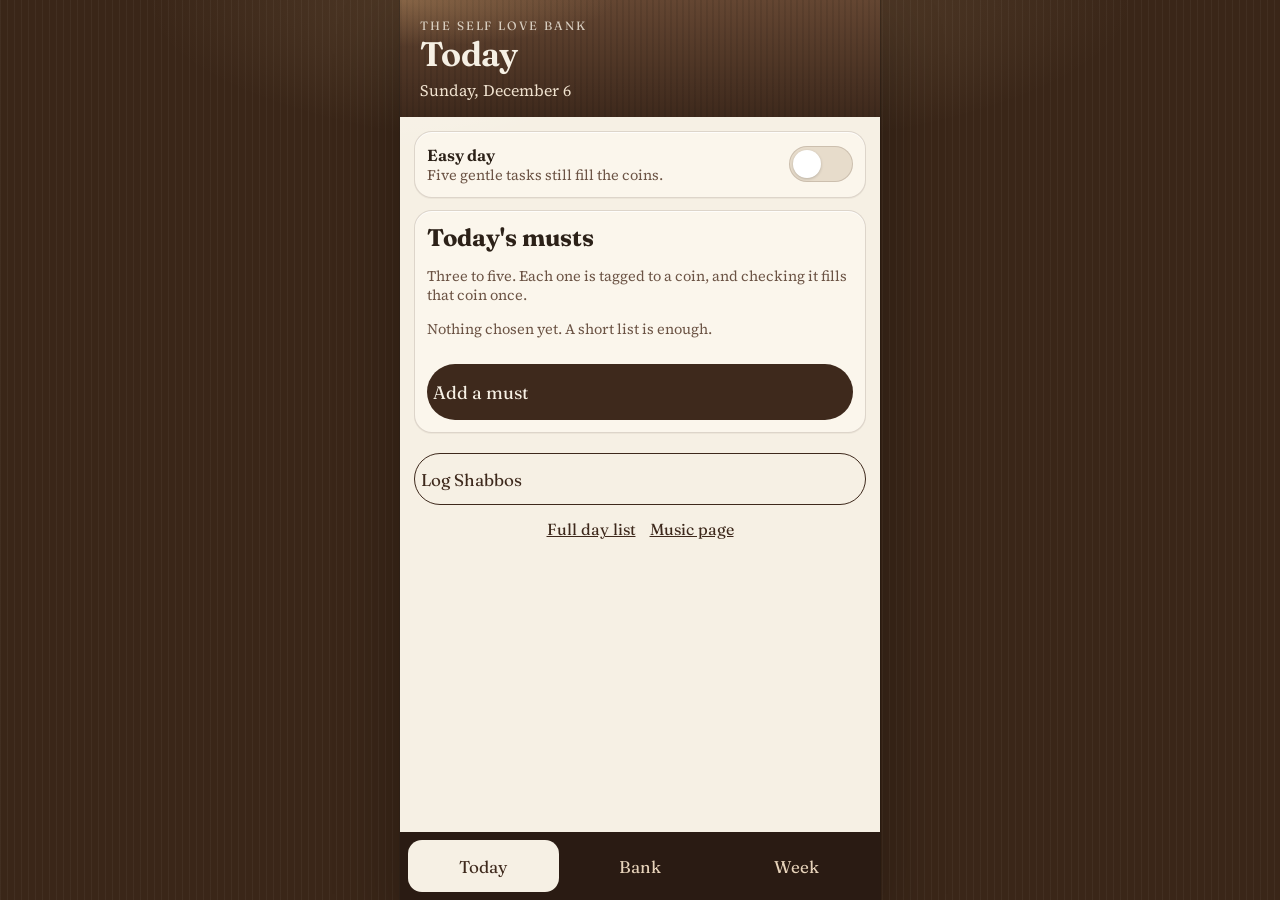
==== bank/index.html @ 836b5fa0 "Add the Self Love Bank beside the RPM day and music page. The phone app logs tasks into nine clay co" ====
<!DOCTYPE html>
<html lang="en">
<head>
<meta charset="utf-8">
<meta name="viewport" content="width=device-width, initial-scale=1, viewport-fit=cover">
<meta name="theme-color" content="#3E291C">
<meta name="apple-mobile-web-app-capable" content="yes">
<meta name="mobile-web-app-capable" content="yes">
<meta name="apple-mobile-web-app-status-bar-style" content="black-translucent">
<meta name="apple-mobile-web-app-title" content="Love Bank">
<title>The Self Love Bank</title>
<link rel="manifest" href="manifest.webmanifest">
<link rel="apple-touch-icon" href="icons/apple-touch-icon.png">
<link rel="icon" href="icons/favicon-32.png">
<link rel="preconnect" href="https://fonts.googleapis.com">
<link rel="preconnect" href="https://fonts.gstatic.com" crossorigin>
<link href="https://fonts.googleapis.com/css2?family=Fraunces:opsz,wght@9..144,520;9..144,640&family=Source+Serif+4:opsz,wght@8..60,460;8..60,600&display=swap" rel="stylesheet">
<link rel="stylesheet" href="app.css">
</head>
<body>
<div class="app">
  <header class="top">
    <p class="brand">The Self Love Bank</p>
    <h1 id="h1">Today</h1>
    <p class="sub" id="sub"></p>
  </header>
  <main id="main"></main>
  <div class="undo" id="undo" hidden></div>
  <nav class="tabs" id="tabs" aria-label="Sections">
    <button type="button" data-tab="today">Today</button>
    <button type="button" data-tab="bank">Bank</button>
    <button type="button" data-tab="week">Week</button>
  </nav>
</div>
<div class="veil" id="veil" hidden></div>
<input id="importFile" type="file" accept="application/json,.json" hidden>
<script src="songbird.js"></script>
<script src="logic.js"></script>
<script src="coins.js"></script>
<script src="browser.js" data-tasks="tasks.json"></script>
<script src="app.js"></script>
</body>
</html>
---- bank/app.css ----
:root {
  --cream: #F6F0E4;
  --cream-2: #EFE3D0;
  --paper: #FBF6EC;
  --ink: #2C2118;
  --ink-soft: #6B5344;
  --walnut: #3E291C;
  --walnut-2: #5C3E2A;
  --clay: #C46B45;
  --clay-deep: #7A3E2C;
  --amber: #C9852E;
  --line: rgba(62, 41, 28, .16);
  --serif: "Fraunces", "Iowan Old Style", Palatino, Georgia, serif;
  --text: "Source Serif 4", "Iowan Old Style", Palatino, Georgia, serif;
}
* { box-sizing: border-box; -webkit-tap-highlight-color: transparent; }
html, body { margin: 0; }
body {
  min-height: 100vh;
  color: var(--ink);
  font-family: var(--text);
  background:
    radial-gradient(900px 280px at 50% 0%, rgba(255, 214, 160, .18), transparent 55%),
    repeating-linear-gradient(90deg, rgba(255,255,255,.04) 0 1px, transparent 1px 7px),
    #3A2618;
}
button, input, textarea, select { font: inherit; color: inherit; }
button { cursor: pointer; }
:focus-visible { outline: 2px solid var(--amber); outline-offset: 2px; }
.app {
  width: min(100%, 480px);
  min-height: 100vh;
  margin: 0 auto;
  background:
    radial-gradient(120% 40% at 0% 0%, rgba(255,255,255,.45), transparent 42%),
    var(--cream);
  box-shadow: 0 0 0 1px rgba(0,0,0,.2), 0 24px 60px rgba(0,0,0,.28);
  display: flex;
  flex-direction: column;
}
.top {
  padding: calc(18px + env(safe-area-inset-top)) 20px 16px;
  color: var(--cream);
  background:
    radial-gradient(90% 80% at 0% 0%, rgba(255, 206, 140, .22), transparent 50%),
    repeating-linear-gradient(90deg, rgba(0,0,0,.08) 0 2px, transparent 2px 6px),
    linear-gradient(180deg, #644632, var(--walnut));
}
.brand {
  margin: 0;
  font-family: var(--serif);
  font-size: 12px;
  letter-spacing: .16em;
  text-transform: uppercase;
  opacity: .8;
}
h1 {
  margin: 4px 0 0;
  font-family: var(--serif);
  font-weight: 640;
  font-size: 34px;
  letter-spacing: -.02em;
  line-height: 1.05;
}
.sub { margin: 6px 0 0; font-size: 16px; color: #F0E2CF; }
main { flex: 1; padding: 14px 14px 18px; }
.tabs {
  position: sticky;
  bottom: 0;
  display: grid;
  grid-template-columns: 1fr 1fr 1fr;
  gap: 6px;
  padding: 8px 8px calc(8px + env(safe-area-inset-bottom));
  background: #2A1B13;
}
.tabs button {
  min-height: 52px;
  border: 0;
  border-radius: 14px;
  background: transparent;
  color: #E7D3BA;
  font-family: var(--serif);
  font-size: 17px;
}
.tabs button[aria-selected="true"] { background: var(--cream); color: var(--walnut); }
.panel {
  background: var(--paper);
  border: 1px solid var(--line);
  border-radius: 18px;
  padding: 12px;
  margin: 0 0 12px;
  box-shadow: inset 0 1px 0 rgba(255,255,255,.8), 0 1px 0 rgba(62,41,28,.05);
}
.switchrow, .rowline { display: flex; align-items: center; gap: 12px; justify-content: space-between; }
.switchrow b, .card h2, .group h3, .tray h2 { font-family: var(--serif); font-weight: 640; }
.switchrow span, .hint, .meta { display: block; color: var(--ink-soft); font-size: 14.5px; line-height: 1.35; }
.switch {
  flex: 0 0 64px;
  width: 64px;
  height: 36px;
  border-radius: 999px;
  border: 1px solid var(--line);
  background: #E7DCCB;
  position: relative;
  padding: 0;
}
.switch i {
  position: absolute;
  top: 3px; left: 3px;
  width: 28px; height: 28px;
  border-radius: 50%;
  background: #fff;
  box-shadow: 0 1px 3px rgba(0,0,0,.2);
  transition: transform .18s ease;
}
.switch.on { background: var(--walnut); }
.switch.on i { transform: translateX(28px); }
.task, .stamp, .ghost, .bonus {
  width: 100%;
  text-align: left;
  border-radius: 16px;
}
.task {
  display: grid;
  grid-template-columns: 1fr auto;
  gap: 4px 10px;
  align-items: center;
  min-height: 60px;
  margin: 8px 0 0;
  padding: 10px 12px;
  border: 1px solid var(--line);
  background: #fffdf8;
}
.task b { font-weight: 600; font-size: 17px; line-height: 1.25; }
.task .pts { font-variant-numeric: tabular-nums; color: var(--clay-deep); font-weight: 600; }
.task.on { background: #F8EBD3; border-color: #E2C48A; }
.task .tag { grid-column: 1; font-size: 13px; color: var(--ink-soft); }
.undo-mini {
  grid-column: 2;
  border: 0;
  background: transparent;
  color: var(--walnut);
  text-decoration: underline;
  text-underline-offset: 3px;
  min-height: 32px;
  padding: 0;
}
.stamp {
  min-height: 56px;
  border: 0;
  background: var(--walnut);
  color: var(--cream);
  font-family: var(--serif);
  font-size: 18px;
  border-radius: 999px;
  margin-top: 10px;
}
.ghost {
  min-height: 52px;
  border: 1px solid var(--walnut);
  background: transparent;
  color: var(--walnut);
  font-family: var(--serif);
  font-size: 17px;
  border-radius: 999px;
  margin-top: 8px;
}
.field { width: 100%; min-height: 48px; margin: 8px 0; padding: 10px 12px; border-radius: 12px; border: 1px solid var(--line); background: #fff; font-size: 16px; }
textarea.field { min-height: 72px; resize: vertical; }
.chips { display: flex; gap: 6px; overflow-x: auto; padding-bottom: 4px; }
.chip {
  flex: 0 0 auto;
  min-height: 44px;
  padding: 8px 12px;
  border-radius: 999px;
  border: 1px solid var(--line);
  background: #fff;
  font-size: 14.5px;
}
.chip.on { background: var(--walnut); color: var(--cream); border-color: var(--walnut); }
.grid { display: grid; grid-template-columns: repeat(3, 1fr); gap: 16px 8px; margin: 4px 0 14px; }
.coin { border: 0; background: transparent; padding: 0; text-align: center; color: var(--ink); }
.medallion { position: relative; width: 100%; aspect-ratio: 1; display: grid; place-items: center; }
.ring {
  position: absolute; inset: 0; border-radius: 50%;
  background: conic-gradient(from -90deg, var(--amber) calc(var(--p) * 1%), rgba(62, 41, 28, .14) 0);
}
.medallion img {
  position: relative; z-index: 1;
  width: 80%; height: 80%;
  border-radius: 50%;
  object-fit: cover;
  box-shadow: 0 8px 14px rgba(62, 41, 28, .28), inset 0 0 0 1px rgba(90, 40, 20, .2);
}
.coin.on .medallion { filter: drop-shadow(0 0 0 transparent); }
.coin.on .ring { box-shadow: 0 0 0 2px var(--cream), 0 0 0 4px var(--walnut); }
.coin .nm { display: block; margin-top: 6px; font-family: var(--serif); font-size: 13px; line-height: 1.15; }
.coin .frac { display: block; margin-top: 2px; font-size: 12px; color: var(--ink-soft); font-variant-numeric: tabular-nums; }
.coin small { display: block; color: var(--ink-soft); font-size: 11px; letter-spacing: .04em; }
.group { margin: 8px 0 14px; }
.group h3 { margin: 0 0 2px; font-size: 18px; }
.bonus { min-height: 64px; margin-top: 8px; padding: 12px 14px; border: 1px solid #E2C48A; background: #FBF3E4; display: flex; justify-content: space-between; gap: 8px; align-items: center; }
.bonus b { font-family: var(--serif); font-size: 17px; font-weight: 640; }
.tray {
  margin: 8px 0 14px;
  padding: 14px 12px 10px;
  border-radius: 18px;
  color: var(--cream);
  background:
    repeating-linear-gradient(90deg, rgba(0,0,0,.12) 0 2px, transparent 2px 7px),
    linear-gradient(180deg, #644632, #2C1C12);
}
.tray h2 { margin: 0 0 4px; font-size: 22px; }
.tray .hint { color: #E7D3BA; }
.shelf { display: flex; gap: 12px; overflow-x: auto; padding: 10px 2px 4px; }
.kept { flex: 0 0 96px; text-align: center; }
.kept img { width: 84px; height: 84px; border-radius: 50%; box-shadow: 0 8px 12px rgba(0,0,0,.28); }
.kept span { display: block; margin-top: 4px; font-size: 12px; color: #F0E2CF; }
.card { margin: 0 0 12px; }
.card h2 { margin: 0; font-size: 20px; }
.card .coinlet { display: flex; gap: 10px; align-items: center; margin-bottom: 8px; }
.card .coinlet img { width: 48px; height: 48px; border-radius: 50%; }
.links { display: flex; gap: 14px; justify-content: center; margin: 14px 0 4px; }
.links a, .texty { color: var(--walnut); font-family: var(--serif); }
.undo[hidden], .veil[hidden] { display: none; }
.undo { margin: 0 14px 8px; }
.undo button {
  width: 100%;
  min-height: 48px;
  border-radius: 999px;
  border: 1px solid #E2C48A;
  background: #FBF6EC;
  font-family: var(--serif);
  box-shadow: 0 8px 20px rgba(42, 23, 12, .18);
}
.veil {
  position: fixed; inset: 0; z-index: 50;
  display: grid; place-items: center;
  padding: 24px 18px 72px;
  background: rgba(18, 10, 6, .84);
}
.stage {
  width: min(100%, 340px);
  text-align: center;
  color: var(--cream);
  background:
    repeating-linear-gradient(90deg, rgba(0,0,0,.14) 0 2px, transparent 2px 7px),
    linear-gradient(180deg, #6a4a34, #2a1b13);
  border-radius: 28px;
  padding: 22px 18px 20px;
  box-shadow: 0 24px 50px rgba(0,0,0,.45);
}
.falling {
  position: relative;
  display: block;
  width: 168px; height: 168px;
  margin: 0 auto;
  border-radius: 50%;
  box-shadow: 0 14px 24px rgba(0,0,0,.35);
  animation: fall .9s cubic-bezier(.18, .7, .2, 1) forwards;
}
.slot {
  width: 120px; height: 16px;
  margin: -10px auto 8px;
  border-radius: 0 0 40px 40px;
  background: #120c09;
  box-shadow: 0 7px 0 #8a6244;
}
.fall-name { font-family: var(--serif); font-size: 34px; margin: 8px 0 0; }
.fall-date, .fall-note, .fall-free { margin: 4px 0; font-size: 17px; color: #F6E7D4; }
@keyframes fall {
  0% { transform: translateY(-70px) scale(.84); }
  40% { transform: translateY(-96px) scale(1.05); }
  100% { transform: translateY(0) scale(1); }
}
.veil.still .falling { animation: none; transform: none; }
.quiet { text-align: center; padding: 28px 12px 10px; }
.quiet img { width: 180px; height: 180px; border-radius: 50%; box-shadow: 0 12px 24px rgba(62,41,28,.25); }
.quiet h2 { font-family: var(--serif); font-size: 36px; margin: 14px 0 4px; }
.weeknav { display: flex; justify-content: space-between; align-items: center; margin-bottom: 8px; }
.weeknav button { min-height: 44px; min-width: 44px; border-radius: 12px; border: 1px solid var(--line); background: #fff; }
.score label { display: flex; gap: 8px; align-items: flex-start; margin: 8px 0; min-height: 44px; }
.check { display: flex; gap: 8px; align-items: center; min-height: 44px; }
@media (max-width: 520px) {
  body { background: var(--cream); }
  .app { width: 100%; box-shadow: none; }
}
@media (prefers-reduced-motion: reduce) {
  .falling { animation: none; transform: none; }
  .switch i { transition: none; }
}
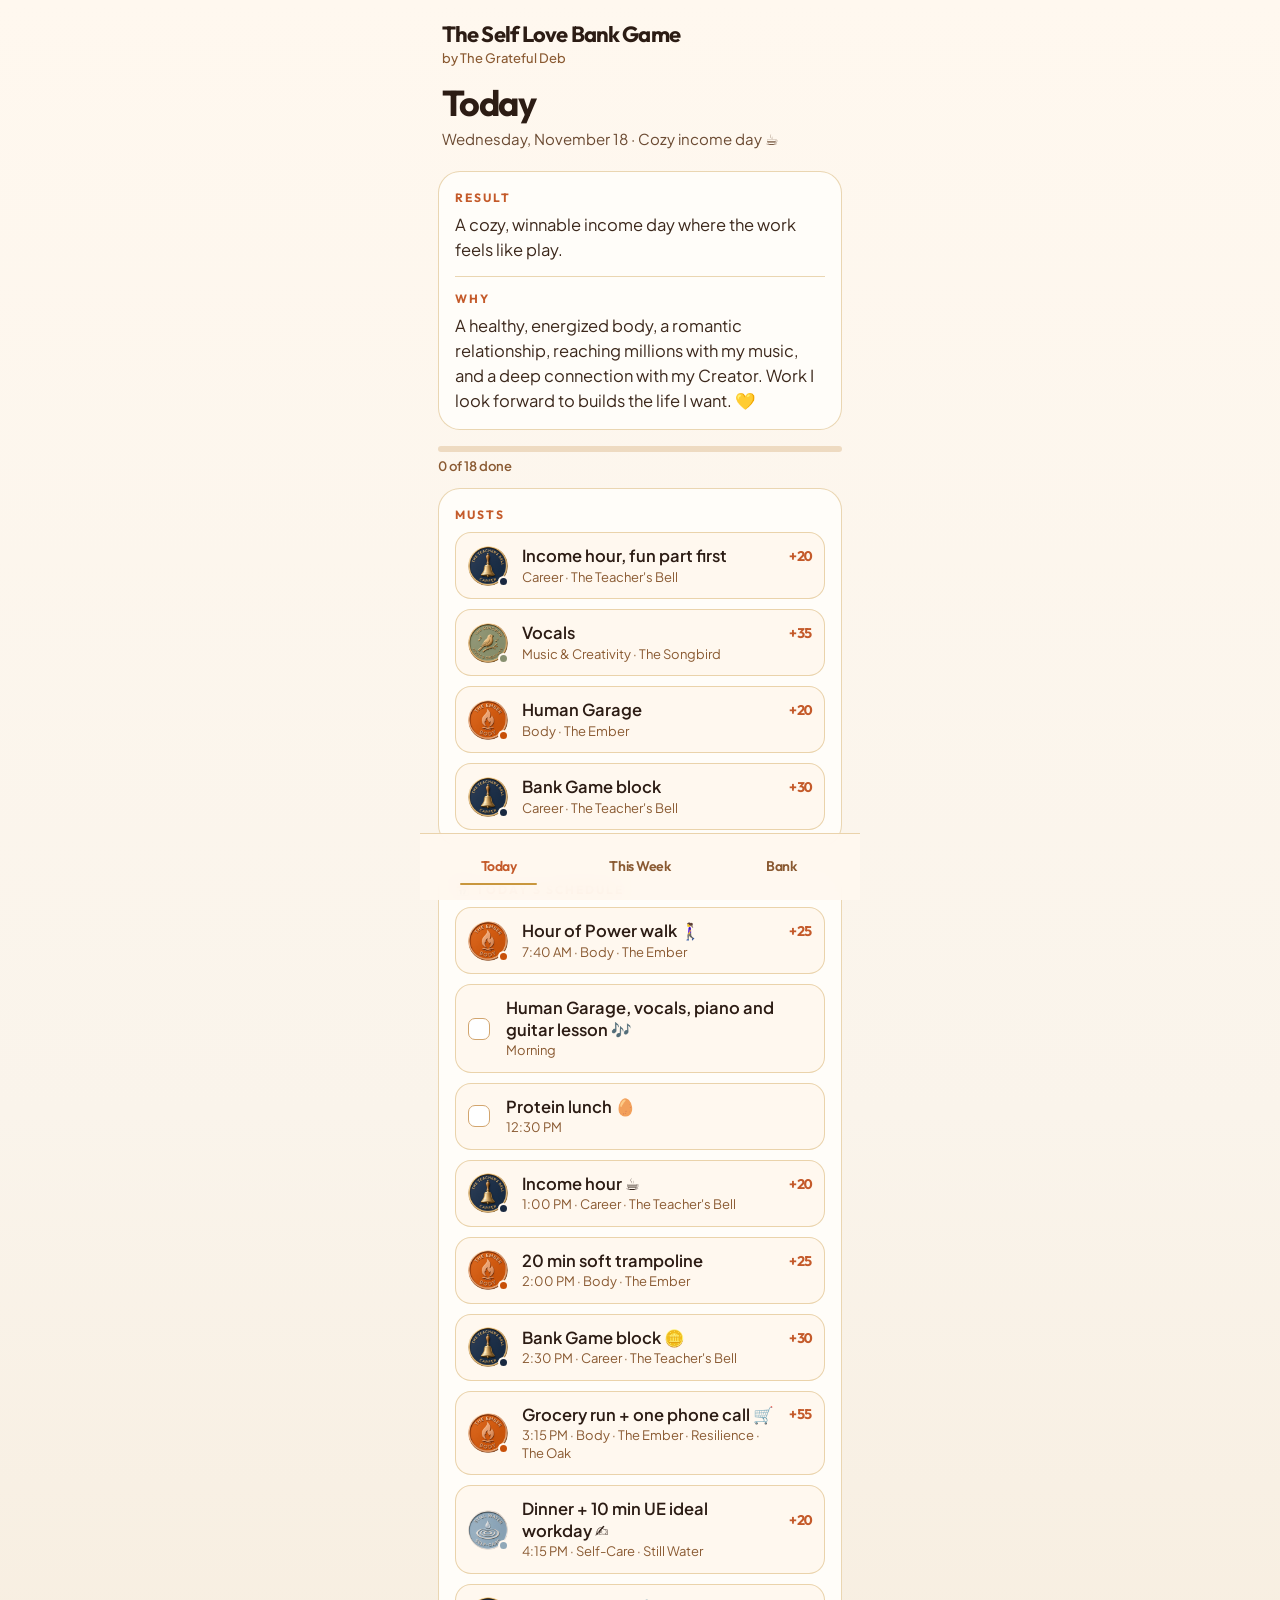
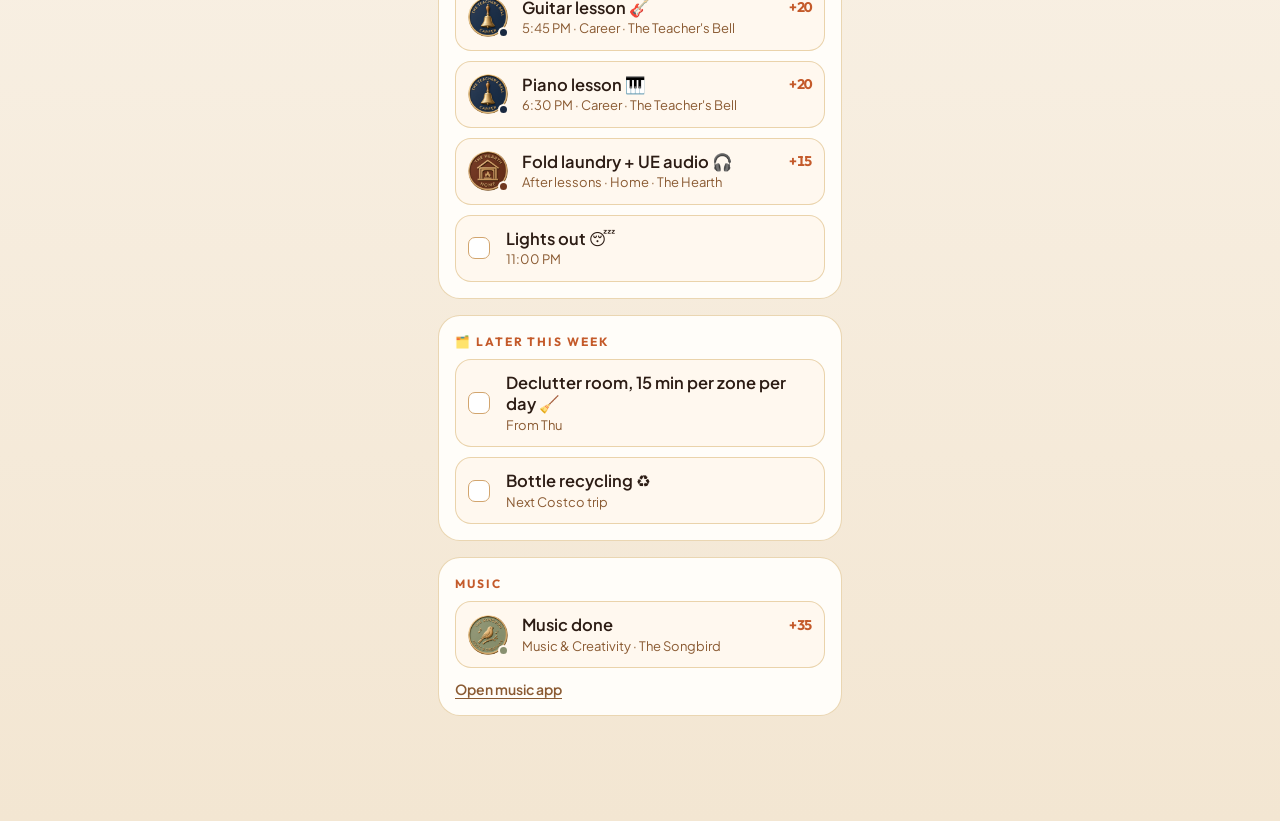
==== commit b3493ce2: "Turn the home page into the Self Love Bank Game. Today follows plan.json, This Week reads week.json," ====
--- a/bank/index.html
+++ b/bank/index.html
@@ -3,24 +3,25 @@
 <head>
 <meta charset="utf-8">
 <meta name="viewport" content="width=device-width, initial-scale=1, viewport-fit=cover">
-<meta name="theme-color" content="#3E291C">
+<meta name="theme-color" content="#FFF8EF">
 <meta name="apple-mobile-web-app-capable" content="yes">
 <meta name="mobile-web-app-capable" content="yes">
-<meta name="apple-mobile-web-app-status-bar-style" content="black-translucent">
-<meta name="apple-mobile-web-app-title" content="Love Bank">
-<title>The Self Love Bank</title>
+<meta name="apple-mobile-web-app-status-bar-style" content="default">
+<meta name="apple-mobile-web-app-title" content="Bank Game">
+<title>The Self Love Bank Game</title>
 <link rel="manifest" href="manifest.webmanifest">
 <link rel="apple-touch-icon" href="icons/apple-touch-icon.png">
 <link rel="icon" href="icons/favicon-32.png">
 <link rel="preconnect" href="https://fonts.googleapis.com">
 <link rel="preconnect" href="https://fonts.gstatic.com" crossorigin>
-<link href="https://fonts.googleapis.com/css2?family=Fraunces:opsz,wght@9..144,520;9..144,640&family=Source+Serif+4:opsz,wght@8..60,460;8..60,600&display=swap" rel="stylesheet">
+<link href="https://fonts.googleapis.com/css2?family=Outfit:wght@500;600;700&family=Plus+Jakarta+Sans:wght@400;500;600;700&display=swap" rel="stylesheet">
 <link rel="stylesheet" href="app.css">
 </head>
 <body>
 <div class="app">
   <header class="top">
-    <p class="brand">The Self Love Bank</p>
+    <p class="wordmark">The Self Love Bank Game</p>
+    <p class="byline">by The Grateful Deb</p>
     <h1 id="h1">Today</h1>
     <p class="sub" id="sub"></p>
   </header>
@@ -28,8 +29,8 @@
   <div class="undo" id="undo" hidden></div>
   <nav class="tabs" id="tabs" aria-label="Sections">
     <button type="button" data-tab="today">Today</button>
+    <button type="button" data-tab="week">This Week</button>
     <button type="button" data-tab="bank">Bank</button>
-    <button type="button" data-tab="week">Week</button>
   </nav>
 </div>
 <div class="veil" id="veil" hidden></div>
@@ -38,6 +39,6 @@
 <script src="logic.js"></script>
 <script src="coins.js"></script>
 <script src="browser.js" data-tasks="tasks.json"></script>
-<script src="app.js"></script>
+<script src="app.js" data-plan="../plan.json" data-week="../week.json" data-asset="" data-sw="sw.js"></script>
 </body>
 </html>
--- a/bank/app.css
+++ b/bank/app.css
@@ -1,120 +1,169 @@
+/* The Self Love Bank Game. Cream kit, Outfit + Plus Jakarta Sans. */
 :root {
-  --cream: #F6F0E4;
-  --cream-2: #EFE3D0;
-  --paper: #FBF6EC;
-  --ink: #2C2118;
-  --ink-soft: #6B5344;
-  --walnut: #3E291C;
-  --walnut-2: #5C3E2A;
-  --clay: #C46B45;
-  --clay-deep: #7A3E2C;
-  --amber: #C9852E;
-  --line: rgba(62, 41, 28, .16);
-  --serif: "Fraunces", "Iowan Old Style", Palatino, Georgia, serif;
-  --text: "Source Serif 4", "Iowan Old Style", Palatino, Georgia, serif;
+  --cream-0: #FFF8EF;
+  --cream-1: #FAF4EB;
+  --cream-2: #F3E6D2;
+  --card: #FFFDF9;
+  --ink: #2C1C14;
+  --ink-2: #3C281C;
+  --muted: #6B4A32;
+  --muted-2: #8A5A32;
+  --accent: #C45A2A;
+  --gold: #C9973E;
+  --gold-2: #D2A56E;
+  --line: rgba(201, 151, 62, .38);
+  --head: "Outfit", "Avenir Next", system-ui, sans-serif;
+  --body: "Plus Jakarta Sans", "Avenir Next", system-ui, sans-serif;
 }
 * { box-sizing: border-box; -webkit-tap-highlight-color: transparent; }
 html, body { margin: 0; }
 body {
   min-height: 100vh;
   color: var(--ink);
-  font-family: var(--text);
-  background:
-    radial-gradient(900px 280px at 50% 0%, rgba(255, 214, 160, .18), transparent 55%),
-    repeating-linear-gradient(90deg, rgba(255,255,255,.04) 0 1px, transparent 1px 7px),
-    #3A2618;
+  font-family: var(--body);
+  background: linear-gradient(180deg, #FFF8EF 0%, #FAF4EB 46%, #F3E6D2 100%);
 }
 button, input, textarea, select { font: inherit; color: inherit; }
 button { cursor: pointer; }
-:focus-visible { outline: 2px solid var(--amber); outline-offset: 2px; }
+:focus-visible { outline: 2px solid var(--gold); outline-offset: 2px; }
 .app {
-  width: min(100%, 480px);
+  width: min(100%, 440px);
   min-height: 100vh;
   margin: 0 auto;
-  background:
-    radial-gradient(120% 40% at 0% 0%, rgba(255,255,255,.45), transparent 42%),
-    var(--cream);
-  box-shadow: 0 0 0 1px rgba(0,0,0,.2), 0 24px 60px rgba(0,0,0,.28);
   display: flex;
   flex-direction: column;
 }
 .top {
-  padding: calc(18px + env(safe-area-inset-top)) 20px 16px;
-  color: var(--cream);
-  background:
-    radial-gradient(90% 80% at 0% 0%, rgba(255, 206, 140, .22), transparent 50%),
-    repeating-linear-gradient(90deg, rgba(0,0,0,.08) 0 2px, transparent 2px 6px),
-    linear-gradient(180deg, #644632, var(--walnut));
-}
-.brand {
+  padding: calc(22px + env(safe-area-inset-top)) 22px 16px;
+}
+.wordmark {
   margin: 0;
-  font-family: var(--serif);
-  font-size: 12px;
-  letter-spacing: .16em;
-  text-transform: uppercase;
-  opacity: .8;
+  font-family: var(--head);
+  font-weight: 700;
+  font-size: 22px;
+  letter-spacing: -0.04em;
+  line-height: 1.1;
+  color: var(--ink);
+}
+.byline {
+  margin: 4px 0 0;
+  font-size: 13px;
+  font-weight: 500;
+  color: var(--muted-2);
 }
 h1 {
-  margin: 4px 0 0;
-  font-family: var(--serif);
-  font-weight: 640;
-  font-size: 34px;
-  letter-spacing: -.02em;
+  margin: 18px 0 0;
+  font-family: var(--head);
+  font-weight: 700;
+  font-size: 36px;
+  letter-spacing: -0.045em;
   line-height: 1.05;
-}
-.sub { margin: 6px 0 0; font-size: 16px; color: #F0E2CF; }
-main { flex: 1; padding: 14px 14px 18px; }
+  color: var(--ink);
+}
+.sub {
+  margin: 6px 0 0;
+  font-size: 15px;
+  line-height: 1.4;
+  color: var(--muted);
+}
+main { flex: 1; padding: 6px 18px 22px; }
 .tabs {
   position: sticky;
   bottom: 0;
   display: grid;
   grid-template-columns: 1fr 1fr 1fr;
-  gap: 6px;
-  padding: 8px 8px calc(8px + env(safe-area-inset-bottom));
-  background: #2A1B13;
+  gap: 4px;
+  padding: 6px 10px calc(8px + env(safe-area-inset-bottom));
+  background: rgba(255, 248, 239, .92);
+  border-top: 1px solid var(--line);
+  backdrop-filter: blur(10px);
 }
 .tabs button {
+  position: relative;
   min-height: 52px;
   border: 0;
-  border-radius: 14px;
+  border-radius: 0;
   background: transparent;
-  color: #E7D3BA;
-  font-family: var(--serif);
-  font-size: 17px;
-}
-.tabs button[aria-selected="true"] { background: var(--cream); color: var(--walnut); }
+  color: var(--muted-2);
+  font-family: var(--head);
+  font-weight: 600;
+  font-size: 14px;
+  letter-spacing: -0.03em;
+  white-space: nowrap;
+}
+.tabs button[aria-selected="true"] { color: var(--accent); }
+.tabs button[aria-selected="true"]::after {
+  content: "";
+  position: absolute;
+  left: 22%;
+  right: 22%;
+  bottom: 7px;
+  height: 2px;
+  border-radius: 2px;
+  background: var(--gold);
+}
 .panel {
-  background: var(--paper);
-  border: 1px solid var(--line);
-  border-radius: 18px;
-  padding: 12px;
-  margin: 0 0 12px;
-  box-shadow: inset 0 1px 0 rgba(255,255,255,.8), 0 1px 0 rgba(62,41,28,.05);
-}
-.switchrow, .rowline { display: flex; align-items: center; gap: 12px; justify-content: space-between; }
-.switchrow b, .card h2, .group h3, .tray h2 { font-family: var(--serif); font-weight: 640; }
-.switchrow span, .hint, .meta { display: block; color: var(--ink-soft); font-size: 14.5px; line-height: 1.35; }
-.switch {
-  flex: 0 0 64px;
-  width: 64px;
-  height: 36px;
-  border-radius: 999px;
-  border: 1px solid var(--line);
-  background: #E7DCCB;
-  position: relative;
-  padding: 0;
-}
-.switch i {
-  position: absolute;
-  top: 3px; left: 3px;
-  width: 28px; height: 28px;
-  border-radius: 50%;
-  background: #fff;
-  box-shadow: 0 1px 3px rgba(0,0,0,.2);
-  transition: transform .18s ease;
-}
-.switch.on { background: var(--walnut); }
-.switch.on i { transform: translateX(28px); }
+  background: var(--card);
+  border: 1px solid var(--line);
+  border-radius: 22px;
+  padding: 18px 16px 16px;
+  margin: 0 0 16px;
+}
+.kicker {
+  margin: 0 0 8px;
+  font-family: var(--head);
+  font-weight: 700;
+  font-size: 12px;
+  letter-spacing: .16em;
+  text-transform: uppercase;
+  color: var(--accent);
+}
+.lead, .copy {
+  margin: 0;
+  font-size: 16.5px;
+  line-height: 1.5;
+  color: var(--ink-2);
+}
+.rule {
+  border: 0;
+  border-top: 1px solid var(--line);
+  margin: 14px 0;
+}
+.hint, .meta {
+  display: block;
+  margin: 0;
+  color: var(--muted);
+  font-size: 14.5px;
+  line-height: 1.45;
+}
+.meter {
+  height: 6px;
+  margin: 4px 0 6px;
+  border-radius: 99px;
+  background: rgba(210, 165, 110, .35);
+  overflow: hidden;
+}
+.meter i {
+  display: block;
+  height: 100%;
+  width: 0;
+  background: linear-gradient(90deg, var(--gold), var(--gold-2));
+}
+.count {
+  margin: 0 0 14px;
+  font-size: 13px;
+  font-weight: 600;
+  color: var(--muted-2);
+}
+.empty h2 {
+  margin: 0 0 8px;
+  font-family: var(--head);
+  font-weight: 700;
+  font-size: 26px;
+  letter-spacing: -0.04em;
+  line-height: 1.15;
+}
+.daydate { margin: -2px 0 8px; color: var(--muted-2); font-size: 14px; }
 .task, .stamp, .ghost, .bonus {
   width: 100%;
   text-align: left;
@@ -123,49 +172,109 @@
 .task {
   display: grid;
   grid-template-columns: 1fr auto;
-  gap: 4px 10px;
+  gap: 2px 10px;
   align-items: center;
   min-height: 60px;
-  margin: 8px 0 0;
-  padding: 10px 12px;
-  border: 1px solid var(--line);
-  background: #fffdf8;
-}
-.task b { font-weight: 600; font-size: 17px; line-height: 1.25; }
-.task .pts { font-variant-numeric: tabular-nums; color: var(--clay-deep); font-weight: 600; }
-.task.on { background: #F8EBD3; border-color: #E2C48A; }
-.task .tag { grid-column: 1; font-size: 13px; color: var(--ink-soft); }
+  margin: 10px 0 0;
+  padding: 12px 12px;
+  border: 1px solid var(--line);
+  background: #FFF8EF;
+}
+.task b {
+  font-weight: 600;
+  font-size: 16.5px;
+  line-height: 1.3;
+  color: var(--ink);
+}
+.task .pts {
+  font-variant-numeric: tabular-nums;
+  color: var(--accent);
+  font-weight: 700;
+  font-size: 14px;
+  font-family: var(--head);
+  letter-spacing: -0.02em;
+}
+.task.on {
+  background: #FFF8EF;
+  border-color: var(--gold);
+  box-shadow: inset 3px 0 0 var(--gold);
+}
+.task .tag { grid-column: 1; font-size: 13px; color: var(--muted-2); line-height: 1.35; }
+.task.has-art { grid-template-columns: 44px 1fr auto; }
+.task.has-art .miniwrap { grid-row: 1 / span 2; align-self: center; }
+.task.has-art .tag { grid-column: 2; }
+.task.has-box { grid-template-columns: 28px 1fr auto; }
+.task.has-box .box { grid-row: 1 / span 2; align-self: center; }
+.task.has-box .tag { grid-column: 2; }
+.miniwrap { position: relative; width: 40px; height: 40px; }
+.mini {
+  width: 40px;
+  height: 40px;
+  border-radius: 50%;
+  object-fit: cover;
+  display: block;
+}
+.enamel {
+  position: absolute;
+  right: -1px;
+  bottom: -1px;
+  width: 11px;
+  height: 11px;
+  border-radius: 50%;
+  border: 2px solid #FFF8EF;
+}
+.box {
+  width: 22px;
+  height: 22px;
+  border-radius: 7px;
+  border: 1.5px solid var(--gold-2);
+  background: #fff;
+}
+.task.on .box { background: var(--gold); box-shadow: inset 0 0 0 4px #FFF8EF; }
+.applink {
+  display: inline-block;
+  margin-top: 12px;
+  color: var(--muted-2);
+  font-size: 14px;
+  font-weight: 600;
+  text-decoration: underline;
+  text-underline-offset: 3px;
+}
 .undo-mini {
   grid-column: 2;
   border: 0;
   background: transparent;
-  color: var(--walnut);
+  color: var(--muted);
   text-decoration: underline;
   text-underline-offset: 3px;
   min-height: 32px;
   padding: 0;
-}
-.stamp {
-  min-height: 56px;
-  border: 0;
-  background: var(--walnut);
-  color: var(--cream);
-  font-family: var(--serif);
-  font-size: 18px;
+  justify-self: end;
+}
+.stamp, .ghost {
+  min-height: 52px;
+  border: 1.5px solid var(--gold);
+  background: transparent;
+  color: var(--ink);
+  font-family: var(--head);
+  font-weight: 650;
+  font-size: 16px;
+  letter-spacing: -0.03em;
   border-radius: 999px;
   margin-top: 10px;
-}
-.ghost {
-  min-height: 52px;
-  border: 1px solid var(--walnut);
-  background: transparent;
-  color: var(--walnut);
-  font-family: var(--serif);
-  font-size: 17px;
-  border-radius: 999px;
-  margin-top: 8px;
-}
-.field { width: 100%; min-height: 48px; margin: 8px 0; padding: 10px 12px; border-radius: 12px; border: 1px solid var(--line); background: #fff; font-size: 16px; }
+  text-align: center;
+}
+.ghost { border-color: var(--line); color: var(--muted); }
+.field {
+  width: 100%;
+  min-height: 48px;
+  margin: 8px 0;
+  padding: 10px 12px;
+  border-radius: 12px;
+  border: 1px solid var(--line);
+  background: #fff;
+  font-size: 16px;
+}
 textarea.field { min-height: 72px; resize: vertical; }
 .chips { display: flex; gap: 6px; overflow-x: auto; padding-bottom: 4px; }
 .chip {
@@ -175,117 +284,164 @@
   border-radius: 999px;
   border: 1px solid var(--line);
   background: #fff;
-  font-size: 14.5px;
-}
-.chip.on { background: var(--walnut); color: var(--cream); border-color: var(--walnut); }
-.grid { display: grid; grid-template-columns: repeat(3, 1fr); gap: 16px 8px; margin: 4px 0 14px; }
+  font-size: 14px;
+}
+.chip.on { background: var(--cream-2); border-color: var(--gold); color: var(--ink); }
+.grid {
+  display: grid;
+  grid-template-columns: repeat(3, 1fr);
+  gap: 18px 8px;
+  margin: 4px 0 16px;
+}
 .coin { border: 0; background: transparent; padding: 0; text-align: center; color: var(--ink); }
 .medallion { position: relative; width: 100%; aspect-ratio: 1; display: grid; place-items: center; }
 .ring {
-  position: absolute; inset: 0; border-radius: 50%;
-  background: conic-gradient(from -90deg, var(--amber) calc(var(--p) * 1%), rgba(62, 41, 28, .14) 0);
+  position: absolute;
+  inset: 0;
+  border-radius: 50%;
+  background: conic-gradient(from -90deg, var(--gold) calc(var(--p) * 1%), rgba(138, 90, 50, .16) 0);
 }
 .medallion img {
-  position: relative; z-index: 1;
-  width: 80%; height: 80%;
+  position: relative;
+  z-index: 1;
+  width: 78%;
+  height: 78%;
   border-radius: 50%;
   object-fit: cover;
-  box-shadow: 0 8px 14px rgba(62, 41, 28, .28), inset 0 0 0 1px rgba(90, 40, 20, .2);
-}
-.coin.on .medallion { filter: drop-shadow(0 0 0 transparent); }
-.coin.on .ring { box-shadow: 0 0 0 2px var(--cream), 0 0 0 4px var(--walnut); }
-.coin .nm { display: block; margin-top: 6px; font-family: var(--serif); font-size: 13px; line-height: 1.15; }
-.coin .frac { display: block; margin-top: 2px; font-size: 12px; color: var(--ink-soft); font-variant-numeric: tabular-nums; }
-.coin small { display: block; color: var(--ink-soft); font-size: 11px; letter-spacing: .04em; }
-.group { margin: 8px 0 14px; }
-.group h3 { margin: 0 0 2px; font-size: 18px; }
-.bonus { min-height: 64px; margin-top: 8px; padding: 12px 14px; border: 1px solid #E2C48A; background: #FBF3E4; display: flex; justify-content: space-between; gap: 8px; align-items: center; }
-.bonus b { font-family: var(--serif); font-size: 17px; font-weight: 640; }
+}
+.medallion .enamel { right: 18%; bottom: 16%; z-index: 2; }
+.coin.on .ring { box-shadow: 0 0 0 2px var(--cream-0), 0 0 0 4px var(--gold); }
+.coin .nm { display: block; margin-top: 8px; line-height: 1.15; }
+.coin .stack { display: flex; flex-direction: column; align-items: center; gap: 1px; }
+.coin .bd, .coinhead, .group h3, .tray h2, .card h2, .coinlet h2 {
+  font-family: var(--head);
+  font-weight: 700;
+  letter-spacing: -0.03em;
+}
+.coin .bd { font-size: 13px; line-height: 1.15; }
+.coin .sub { font-size: 11px; color: var(--muted-2); line-height: 1.2; }
+.coin .frac {
+  display: block;
+  margin-top: 2px;
+  font-size: 12px;
+  color: var(--muted);
+  font-variant-numeric: tabular-nums;
+}
+.coin small { display: block; color: var(--muted-2); font-size: 11px; }
+.coinhead { margin: 0; font-size: 22px; line-height: 1.15; }
+.group { margin: 12px 0 4px; }
+.group h3 { margin: 0; font-size: 16px; color: var(--ink-2); }
+.coinlet { display: flex; gap: 12px; align-items: center; margin-bottom: 8px; }
+.coinlet h2 { margin: 0; font-size: 20px; }
+.bonus {
+  min-height: 64px;
+  margin-top: 10px;
+  padding: 12px;
+  border: 1px solid var(--line);
+  background: var(--card);
+  display: flex;
+  gap: 10px;
+  align-items: center;
+}
+.bonus > b {
+  flex: 1;
+  min-width: 0;
+  font-family: var(--head);
+  font-size: 16px;
+  font-weight: 650;
+  letter-spacing: -0.03em;
+  line-height: 1.25;
+}
+.bonus .stack { flex: 0 0 auto; max-width: 46%; text-align: right; }
+.bonus .bd { display: block; font-family: var(--head); font-size: 13px; font-weight: 700; }
+.bonus .sub { display: block; font-size: 11px; color: var(--muted-2); }
 .tray {
-  margin: 8px 0 14px;
-  padding: 14px 12px 10px;
-  border-radius: 18px;
-  color: var(--cream);
-  background:
-    repeating-linear-gradient(90deg, rgba(0,0,0,.12) 0 2px, transparent 2px 7px),
-    linear-gradient(180deg, #644632, #2C1C12);
+  margin: 8px 0 16px;
+  padding: 18px 16px 14px;
+  border-radius: 22px;
+  border: 1px solid var(--line);
+  background: var(--card);
+  color: var(--ink);
 }
 .tray h2 { margin: 0 0 4px; font-size: 22px; }
-.tray .hint { color: #E7D3BA; }
-.shelf { display: flex; gap: 12px; overflow-x: auto; padding: 10px 2px 4px; }
-.kept { flex: 0 0 96px; text-align: center; }
-.kept img { width: 84px; height: 84px; border-radius: 50%; box-shadow: 0 8px 12px rgba(0,0,0,.28); }
-.kept span { display: block; margin-top: 4px; font-size: 12px; color: #F0E2CF; }
-.card { margin: 0 0 12px; }
-.card h2 { margin: 0; font-size: 20px; }
-.card .coinlet { display: flex; gap: 10px; align-items: center; margin-bottom: 8px; }
-.card .coinlet img { width: 48px; height: 48px; border-radius: 50%; }
-.links { display: flex; gap: 14px; justify-content: center; margin: 14px 0 4px; }
-.links a, .texty { color: var(--walnut); font-family: var(--serif); }
+.tray .hint { color: var(--muted); }
+.shelf { display: flex; gap: 14px; overflow-x: auto; padding: 12px 2px 4px; }
+.kept { flex: 0 0 92px; text-align: center; }
+.kept img {
+  width: 76px;
+  height: 76px;
+  border-radius: 50%;
+}
+.kept .stack { display: block; margin-top: 6px; line-height: 1.2; }
+.kept .bd { display: block; font-family: var(--head); font-size: 12px; font-weight: 700; color: var(--ink); }
+.kept .sub, .kept .when { display: block; font-size: 11px; color: var(--muted-2); line-height: 1.25; }
+.kept .when { margin-top: 2px; }
+.check { display: flex; gap: 8px; align-items: center; min-height: 44px; color: var(--ink-2); }
 .undo[hidden], .veil[hidden] { display: none; }
-.undo { margin: 0 14px 8px; }
+.undo { margin: 0 18px 8px; }
 .undo button {
   width: 100%;
   min-height: 48px;
   border-radius: 999px;
-  border: 1px solid #E2C48A;
-  background: #FBF6EC;
-  font-family: var(--serif);
-  box-shadow: 0 8px 20px rgba(42, 23, 12, .18);
+  border: 1px solid var(--gold-2);
+  background: var(--card);
+  font-family: var(--head);
+  font-weight: 600;
+  letter-spacing: -0.03em;
+  color: var(--ink);
 }
 .veil {
-  position: fixed; inset: 0; z-index: 50;
-  display: grid; place-items: center;
+  position: fixed;
+  inset: 0;
+  z-index: 50;
+  display: grid;
+  place-items: center;
   padding: 24px 18px 72px;
-  background: rgba(18, 10, 6, .84);
+  background: rgba(44, 28, 20, .46);
 }
 .stage {
   width: min(100%, 340px);
   text-align: center;
-  color: var(--cream);
-  background:
-    repeating-linear-gradient(90deg, rgba(0,0,0,.14) 0 2px, transparent 2px 7px),
-    linear-gradient(180deg, #6a4a34, #2a1b13);
+  color: var(--ink);
+  background: linear-gradient(180deg, #FFF8EF, #F3E6D2);
+  border: 1px solid var(--gold-2);
   border-radius: 28px;
-  padding: 22px 18px 20px;
-  box-shadow: 0 24px 50px rgba(0,0,0,.45);
+  padding: 26px 18px 22px;
 }
 .falling {
   position: relative;
   display: block;
-  width: 168px; height: 168px;
+  width: 168px;
+  height: 168px;
   margin: 0 auto;
   border-radius: 50%;
-  box-shadow: 0 14px 24px rgba(0,0,0,.35);
   animation: fall .9s cubic-bezier(.18, .7, .2, 1) forwards;
 }
 .slot {
-  width: 120px; height: 16px;
-  margin: -10px auto 8px;
+  width: 120px;
+  height: 10px;
+  margin: -6px auto 10px;
   border-radius: 0 0 40px 40px;
-  background: #120c09;
-  box-shadow: 0 7px 0 #8a6244;
-}
-.fall-name { font-family: var(--serif); font-size: 34px; margin: 8px 0 0; }
-.fall-date, .fall-note, .fall-free { margin: 4px 0; font-size: 17px; color: #F6E7D4; }
+  background: var(--gold-2);
+}
+.fall-name {
+  font-family: var(--head);
+  font-weight: 700;
+  font-size: 26px;
+  letter-spacing: -0.04em;
+  line-height: 1.15;
+  margin: 8px 0 0;
+}
+.fall-date, .fall-note, .fall-free { margin: 4px 0; font-size: 16px; color: var(--muted); }
 @keyframes fall {
   0% { transform: translateY(-70px) scale(.84); }
   40% { transform: translateY(-96px) scale(1.05); }
   100% { transform: translateY(0) scale(1); }
 }
 .veil.still .falling { animation: none; transform: none; }
-.quiet { text-align: center; padding: 28px 12px 10px; }
-.quiet img { width: 180px; height: 180px; border-radius: 50%; box-shadow: 0 12px 24px rgba(62,41,28,.25); }
-.quiet h2 { font-family: var(--serif); font-size: 36px; margin: 14px 0 4px; }
-.weeknav { display: flex; justify-content: space-between; align-items: center; margin-bottom: 8px; }
-.weeknav button { min-height: 44px; min-width: 44px; border-radius: 12px; border: 1px solid var(--line); background: #fff; }
-.score label { display: flex; gap: 8px; align-items: flex-start; margin: 8px 0; min-height: 44px; }
-.check { display: flex; gap: 8px; align-items: center; min-height: 44px; }
 @media (max-width: 520px) {
-  body { background: var(--cream); }
-  .app { width: 100%; box-shadow: none; }
+  .app { width: 100%; }
 }
 @media (prefers-reduced-motion: reduce) {
   .falling { animation: none; transform: none; }
-  .switch i { transition: none; }
-}
+}
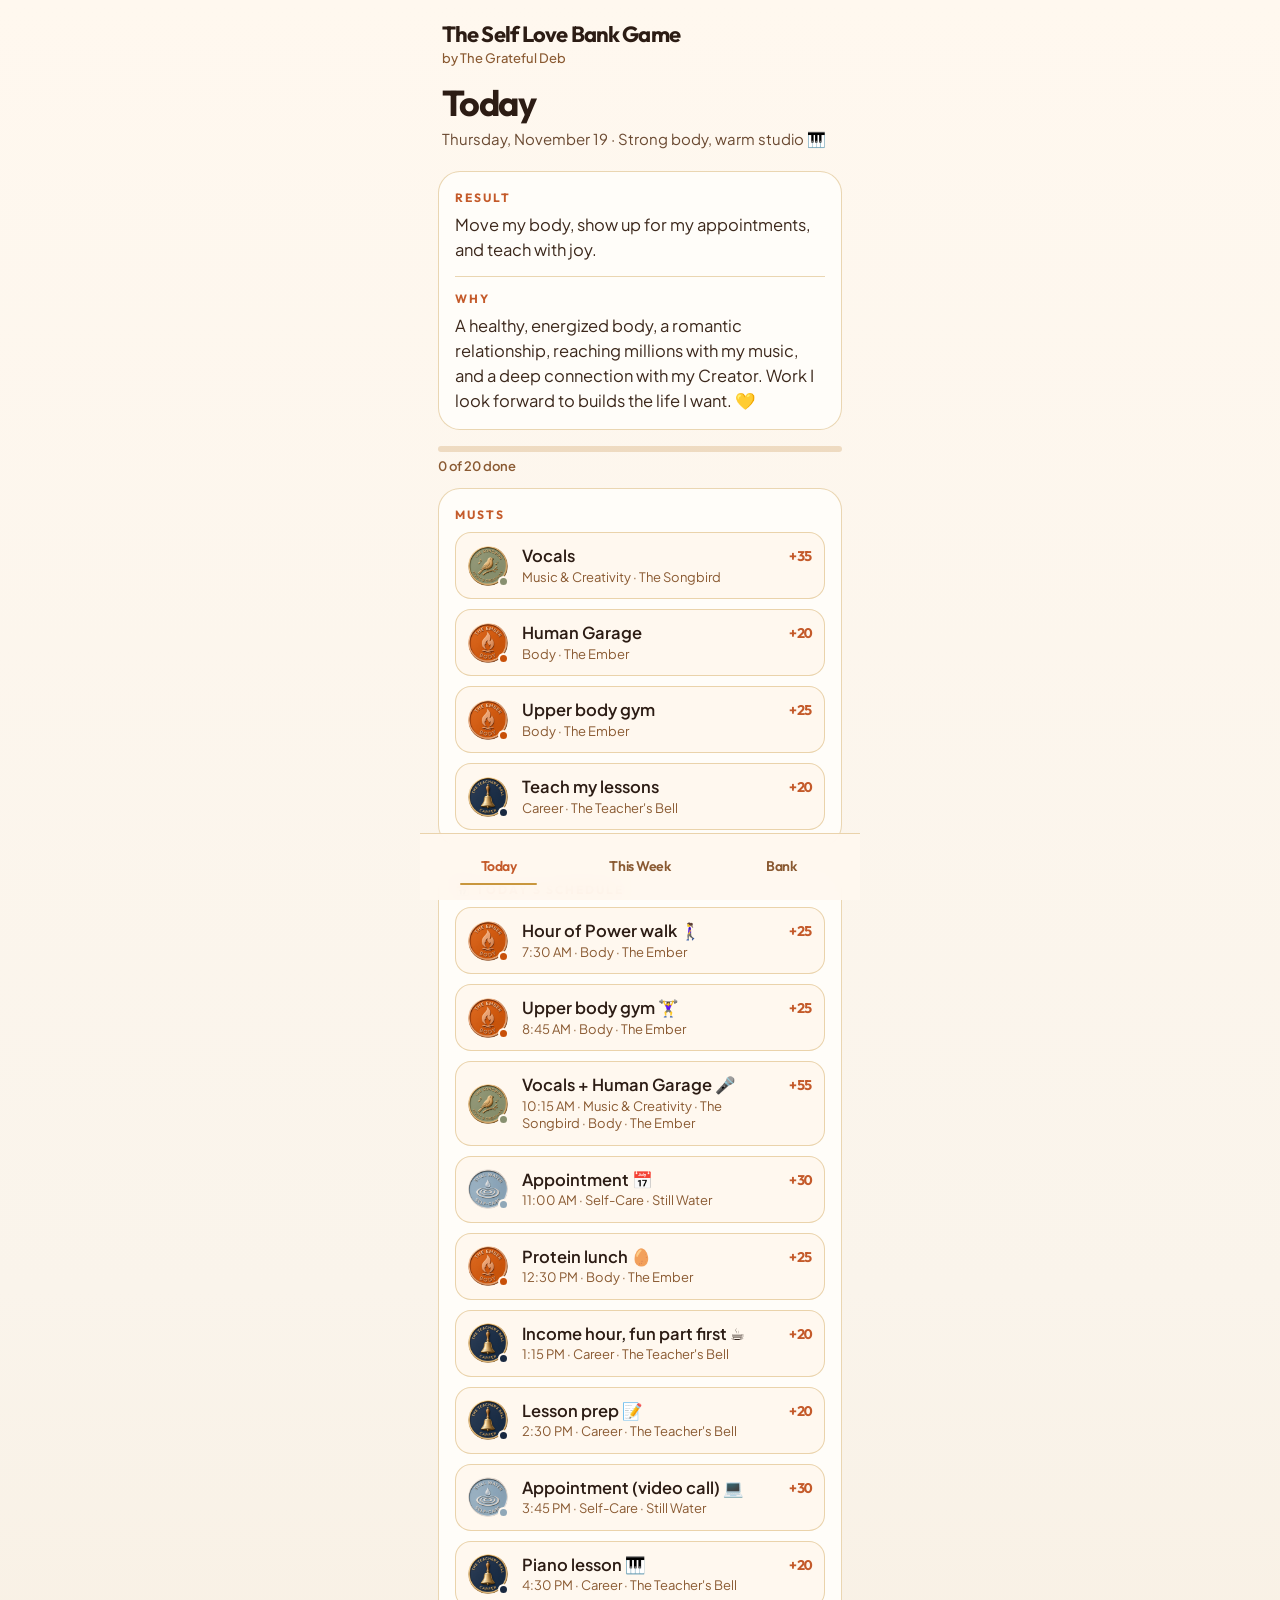
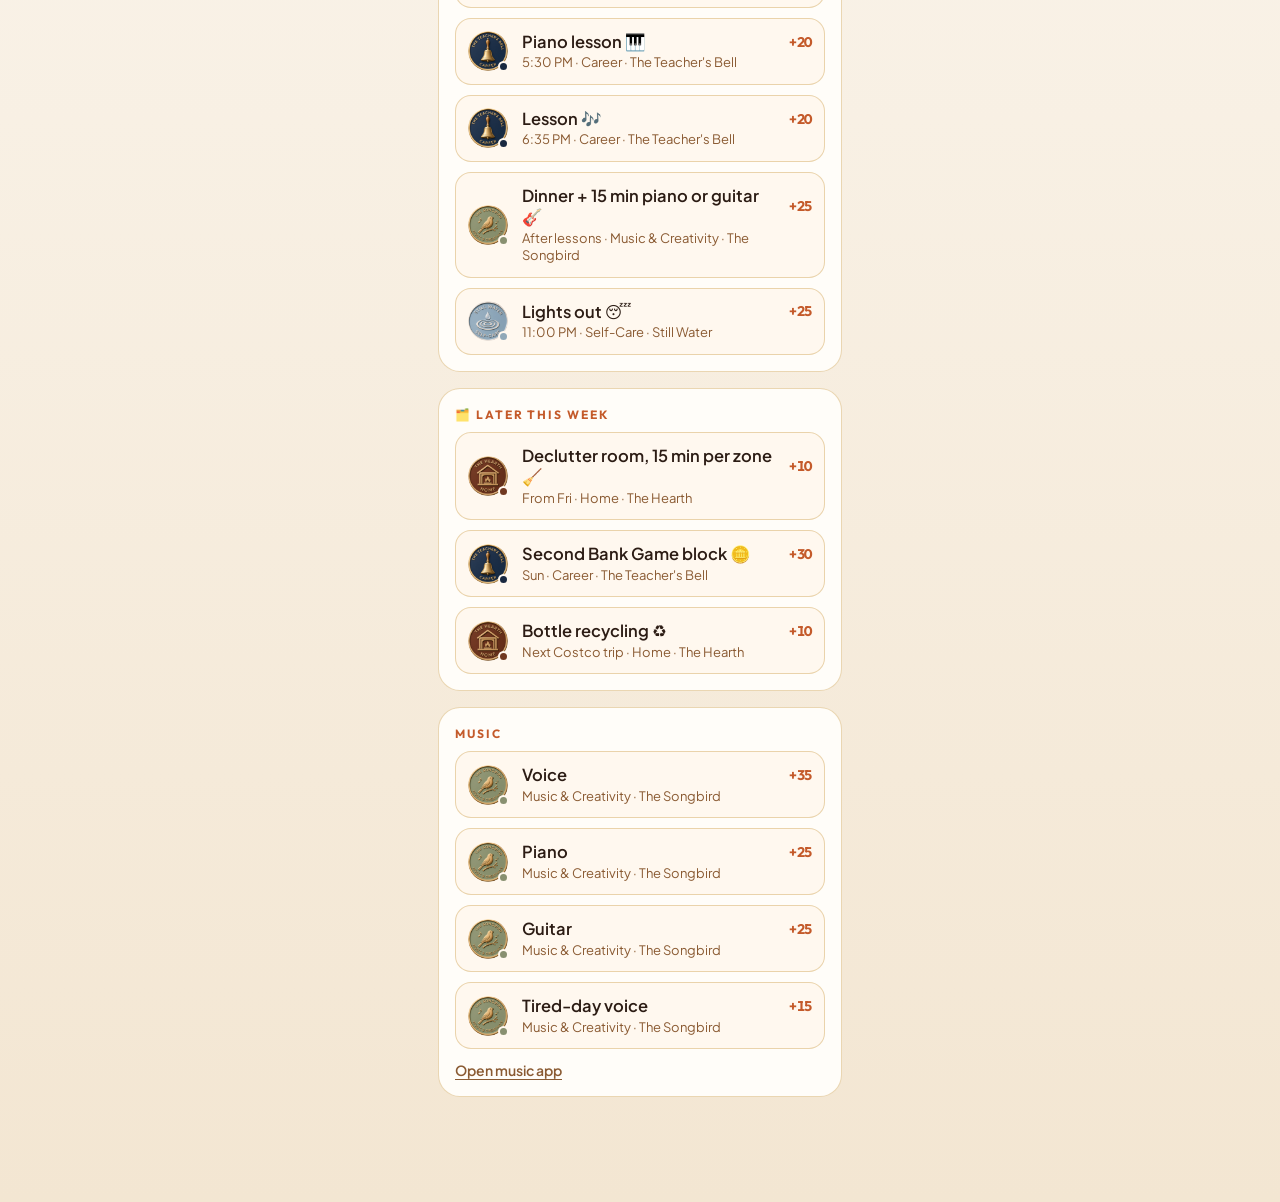
==== commit 1183044c: "Add optional free-tier sync for bank ledger entries. Taps stay in localStorage. With the Supabase UR" ====
--- a/bank/index.html
+++ b/bank/index.html
@@ -37,6 +37,7 @@
 <input id="importFile" type="file" accept="application/json,.json" hidden>
 <script src="songbird.js"></script>
 <script src="logic.js"></script>
+<script src="sync.js"></script>
 <script src="coins.js"></script>
 <script src="browser.js" data-tasks="tasks.json"></script>
 <script src="app.js" data-plan="../plan.json" data-week="../week.json" data-asset="" data-sw="sw.js"></script>
--- a/bank/app.css
+++ b/bank/app.css
@@ -109,6 +109,7 @@
   padding: 18px 16px 16px;
   margin: 0 0 16px;
 }
+.syncbox .hint { margin-top: 8px; }
 .kicker {
   margin: 0 0 8px;
   font-family: var(--head);
@@ -164,6 +165,16 @@
   line-height: 1.15;
 }
 .daydate { margin: -2px 0 8px; color: var(--muted-2); font-size: 14px; }
+.weekmusts { margin: 0; padding: 0; list-style: none; }
+.weekmusts li {
+  margin: 0;
+  padding: 8px 0;
+  border-top: 1px solid var(--line);
+  font-weight: 600;
+  font-size: 16.5px;
+  line-height: 1.35;
+}
+.weekmusts li:first-child { border-top: 0; padding-top: 0; }
 .task, .stamp, .ghost, .bonus {
   width: 100%;
   text-align: left;
@@ -199,6 +210,7 @@
   border-color: var(--gold);
   box-shadow: inset 3px 0 0 var(--gold);
 }
+.task.full .tag { color: var(--accent); font-weight: 600; }
 .task .tag { grid-column: 1; font-size: 13px; color: var(--muted-2); line-height: 1.35; }
 .task.has-art { grid-template-columns: 44px 1fr auto; }
 .task.has-art .miniwrap { grid-row: 1 / span 2; align-self: center; }
